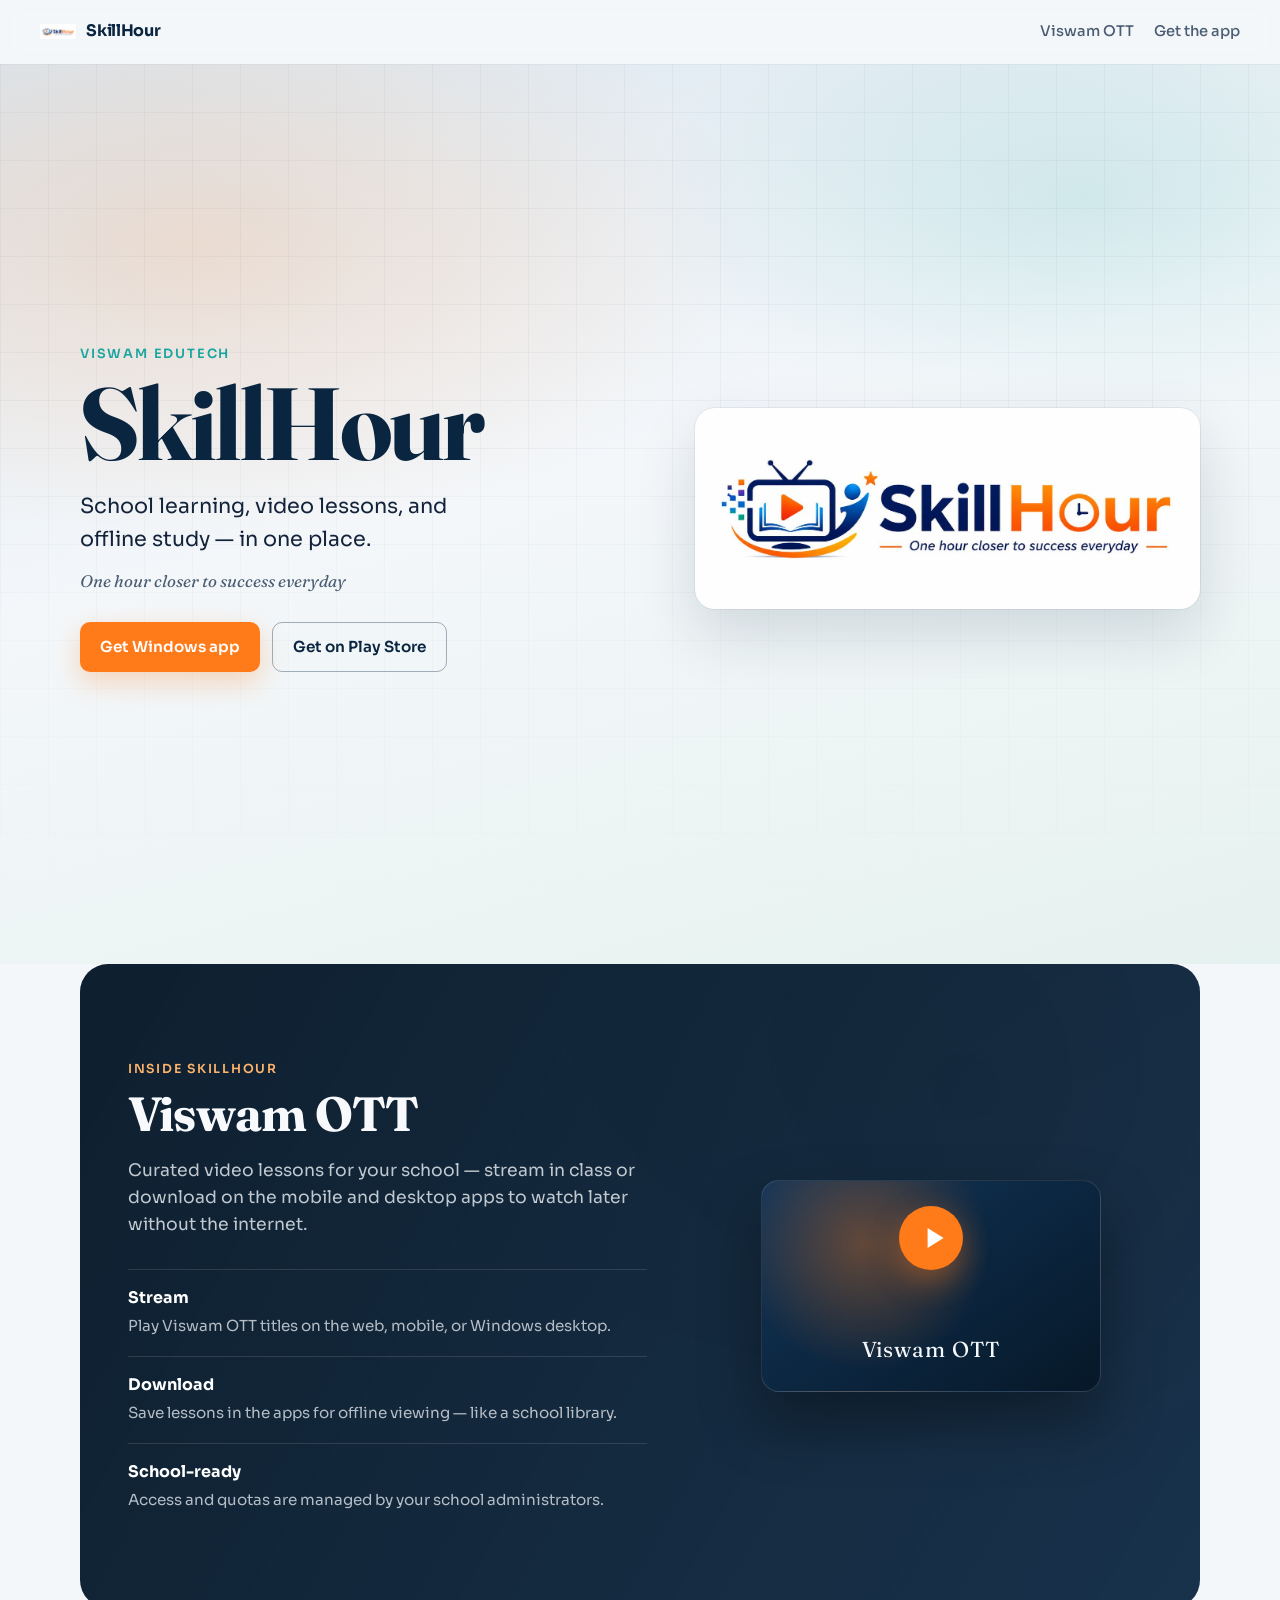
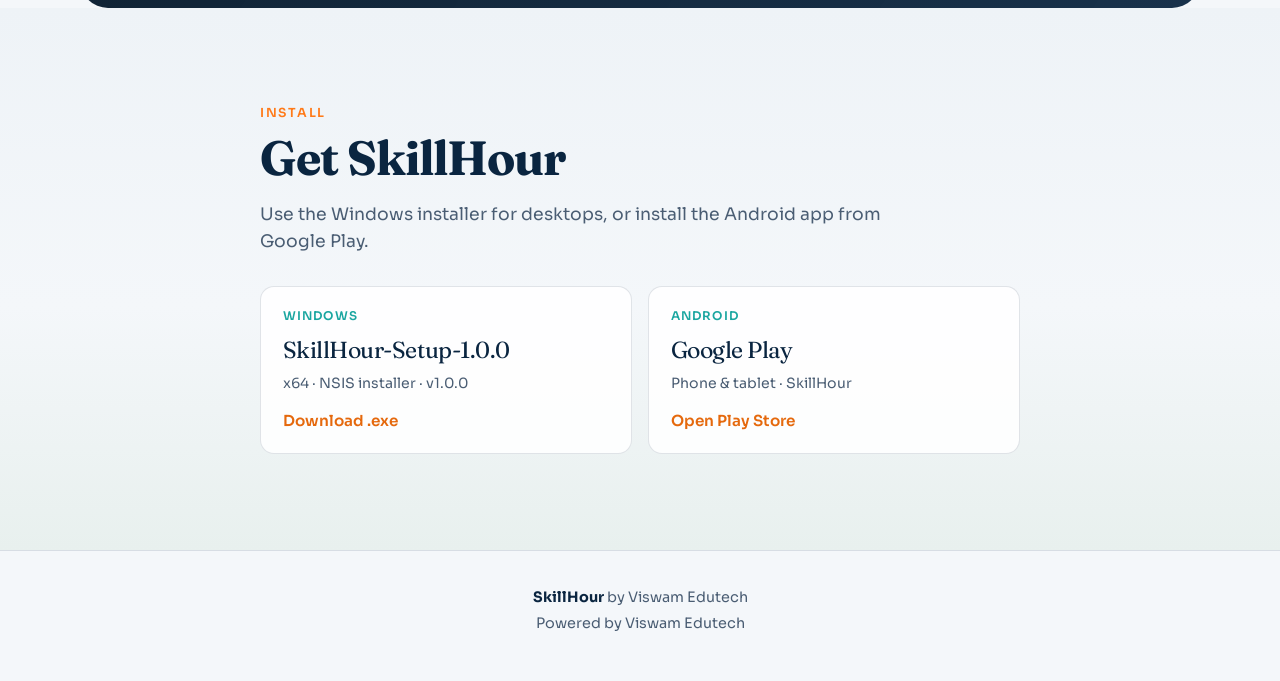
==== index.html @ ac448dd9 "Add SkillHour landing page and Windows installer downloads. Static site with Viswam OTT section and " ====
<!DOCTYPE html>
<html lang="en">
  <head>
    <meta charset="UTF-8" />
    <meta name="viewport" content="width=device-width, initial-scale=1" />
    <meta
      name="description"
      content="SkillHour by Viswam Edutech — school learning, Viswam OTT video, Windows and Android apps."
    />
    <title>SkillHour by Viswam Edutech</title>
    <link rel="icon" href="assets/skillhour.jpeg" type="image/jpeg" />
    <link rel="preconnect" href="https://fonts.googleapis.com" />
    <link rel="preconnect" href="https://fonts.gstatic.com" crossorigin />
    <link
      href="https://fonts.googleapis.com/css2?family=Fraunces:opsz,wght@9..144,560;9..144,700&family=Sora:wght@400;500;600;700&display=swap"
      rel="stylesheet"
    />
    <link rel="stylesheet" href="styles.css" />
  </head>
  <body>
    <a class="skip" href="#main">Skip to content</a>

    <header class="site-nav">
      <a class="nav-brand" href="#top" aria-label="SkillHour home">
        <img src="assets/skillhour.jpeg" alt="" width="36" height="36" />
        <span>SkillHour</span>
      </a>
      <nav aria-label="Page">
        <a href="#ott">Viswam OTT</a>
        <a href="#get">Get the app</a>
      </nav>
    </header>

    <main id="main">
      <!-- Hero: brand first, one headline, one sentence, CTAs, full-bleed visual -->
      <section class="hero" id="top" aria-labelledby="hero-brand">
        <div class="hero-backdrop" aria-hidden="true"></div>
        <div class="hero-grid">
          <div class="hero-copy">
            <p class="hero-kicker">Viswam Edutech</p>
            <h1 id="hero-brand" class="hero-brand">SkillHour</h1>
            <p class="hero-line">School learning, video lessons, and offline study — in one place.</p>
            <p class="hero-tag">One hour closer to success everyday</p>
            <div class="hero-ctas">
              <a class="btn btn-primary" href="#get">Get Windows app</a>
              <a
                class="btn btn-secondary"
                href="https://play.google.com/store/apps/details?id=com.akhilesh26.viswamlms"
                target="_blank"
                rel="noopener noreferrer"
              >
                Get on Play Store
              </a>
            </div>
          </div>
          <div class="hero-visual">
            <img
              class="hero-logo"
              src="assets/skillhour.jpeg"
              width="640"
              height="360"
              alt="SkillHour — TV, play, and learning mark with tagline"
            />
          </div>
        </div>
      </section>

      <!-- Viswam OTT: one job -->
      <section class="section ott" id="ott" aria-labelledby="ott-title">
        <div class="section-inner">
          <p class="eyebrow">Inside SkillHour</p>
          <h2 id="ott-title">Viswam OTT</h2>
          <p class="lead">
            Curated video lessons for your school — stream in class or download on the
            mobile and desktop apps to watch later without the internet.
          </p>
          <ul class="ott-points">
            <li>
              <strong>Stream</strong>
              <span>Play Viswam OTT titles on the web, mobile, or Windows desktop.</span>
            </li>
            <li>
              <strong>Download</strong>
              <span>Save lessons in the apps for offline viewing — like a school library.</span>
            </li>
            <li>
              <strong>School-ready</strong>
              <span>Access and quotas are managed by your school administrators.</span>
            </li>
          </ul>
        </div>
        <div class="ott-stage" aria-hidden="true">
          <div class="ott-screen">
            <span class="ott-play"></span>
            <p>Viswam OTT</p>
          </div>
        </div>
      </section>

      <!-- Get the app -->
      <section class="section get" id="get" aria-labelledby="get-title">
        <div class="section-inner">
          <p class="eyebrow">Install</p>
          <h2 id="get-title">Get SkillHour</h2>
          <p class="lead">
            Use the Windows installer for desktops, or install the Android app from Google Play.
          </p>

          <div class="download-row">
            <a class="download-action" id="desktop-download" href="downloads/1.0.0/SkillHour-Setup-1.0.0.exe">
              <span class="download-platform">Windows</span>
              <span class="download-name" id="desktop-name">SkillHour Setup</span>
              <span class="download-meta" id="desktop-meta">x64 · NSIS installer · v1.0.0</span>
              <span class="download-cta">Download .exe</span>
            </a>

            <a
              class="download-action"
              href="https://play.google.com/store/apps/details?id=com.akhilesh26.viswamlms"
              target="_blank"
              rel="noopener noreferrer"
            >
              <span class="download-platform">Android</span>
              <span class="download-name">Google Play</span>
              <span class="download-meta">Phone &amp; tablet · SkillHour</span>
              <span class="download-cta">Open Play Store</span>
            </a>
          </div>
        </div>
      </section>
    </main>

    <footer class="site-foot">
      <p><strong>SkillHour</strong> by Viswam Edutech</p>
      <p>Powered by Viswam Edutech</p>
    </footer>

    <script src="app.js" defer></script>
  </body>
</html>
---- styles.css ----
:root {
  --navy: #0a2540;
  --navy-deep: #061828;
  --ink: #13233a;
  --muted: #4a5d73;
  --orange: #ff7a18;
  --orange-deep: #e5690d;
  --teal: #1aa6a0;
  --mist: #e8eef3;
  --paper: #f4f7fa;
  --panel: #ffffff;
  --line: rgba(10, 37, 64, 0.12);
  --radius: 14px;
  --font-display: "Fraunces", Georgia, serif;
  --font-body: "Sora", system-ui, sans-serif;
}

*,
*::before,
*::after {
  box-sizing: border-box;
}

html {
  scroll-behavior: smooth;
}

body {
  margin: 0;
  font-family: var(--font-body);
  color: var(--ink);
  background: var(--paper);
  line-height: 1.55;
  -webkit-font-smoothing: antialiased;
}

img {
  max-width: 100%;
  display: block;
}

a {
  color: inherit;
}

.skip {
  position: absolute;
  left: -999px;
  top: 0;
  background: var(--navy);
  color: #fff;
  padding: 0.6rem 1rem;
  z-index: 100;
}

.skip:focus {
  left: 0.75rem;
  top: 0.75rem;
}

/* ——— Nav ——— */
.site-nav {
  position: sticky;
  top: 0;
  z-index: 40;
  display: flex;
  align-items: center;
  justify-content: space-between;
  gap: 1rem;
  padding: 0.85rem clamp(1rem, 4vw, 2.5rem);
  background: color-mix(in srgb, var(--paper) 88%, transparent);
  backdrop-filter: blur(10px);
  border-bottom: 1px solid transparent;
  transition: border-color 0.25s ease, background 0.25s ease;
}

.site-nav.is-scrolled {
  border-bottom-color: var(--line);
  background: color-mix(in srgb, var(--paper) 94%, transparent);
}

.nav-brand {
  display: inline-flex;
  align-items: center;
  gap: 0.65rem;
  text-decoration: none;
  font-weight: 700;
  letter-spacing: -0.02em;
  color: var(--navy);
}

.nav-brand img {
  width: 36px;
  height: 36px;
  object-fit: contain;
  border-radius: 8px;
}

.site-nav nav {
  display: flex;
  gap: 1.25rem;
}

.site-nav nav a {
  text-decoration: none;
  font-size: 0.92rem;
  font-weight: 500;
  color: var(--muted);
  transition: color 0.2s ease;
}

.site-nav nav a:hover {
  color: var(--navy);
}

/* ——— Hero ——— */
.hero {
  position: relative;
  min-height: min(100vh, 920px);
  display: flex;
  align-items: center;
  overflow: hidden;
  padding: clamp(2.5rem, 6vw, 5rem) clamp(1rem, 4vw, 2.5rem) clamp(3rem, 7vw, 5.5rem);
}

.hero-backdrop {
  position: absolute;
  inset: 0;
  background:
    radial-gradient(ellipse 80% 60% at 15% 20%, rgba(255, 122, 24, 0.16), transparent 55%),
    radial-gradient(ellipse 70% 50% at 85% 15%, rgba(26, 166, 160, 0.14), transparent 50%),
    linear-gradient(165deg, #dce7f0 0%, #f4f7fa 45%, #e6f2ef 100%);
  z-index: 0;
}

.hero-backdrop::after {
  content: "";
  position: absolute;
  inset: 0;
  background-image:
    linear-gradient(rgba(10, 37, 64, 0.035) 1px, transparent 1px),
    linear-gradient(90deg, rgba(10, 37, 64, 0.035) 1px, transparent 1px);
  background-size: 48px 48px;
  mask-image: linear-gradient(180deg, #000 40%, transparent 95%);
  animation: grid-drift 28s linear infinite;
}

@keyframes grid-drift {
  from {
    background-position: 0 0, 0 0;
  }
  to {
    background-position: 48px 24px, 24px 48px;
  }
}

.hero-grid {
  position: relative;
  z-index: 1;
  width: min(1120px, 100%);
  margin: 0 auto;
  display: grid;
  grid-template-columns: 1.05fr 0.95fr;
  gap: clamp(1.5rem, 5vw, 3.5rem);
  align-items: center;
}

.hero-kicker {
  margin: 0 0 0.6rem;
  font-size: 0.8rem;
  font-weight: 600;
  letter-spacing: 0.14em;
  text-transform: uppercase;
  color: var(--teal);
  opacity: 0;
  animation: rise 0.7s ease 0.1s forwards;
}

.hero-brand {
  margin: 0;
  font-family: var(--font-display);
  font-size: clamp(3.4rem, 9vw, 6.4rem);
  font-weight: 700;
  line-height: 0.95;
  letter-spacing: -0.03em;
  color: var(--navy);
  opacity: 0;
  animation: rise 0.8s ease 0.18s forwards;
}

.hero-line {
  margin: 1.15rem 0 0;
  max-width: 28ch;
  font-size: clamp(1.05rem, 2.2vw, 1.3rem);
  color: var(--ink);
  opacity: 0;
  animation: rise 0.8s ease 0.28s forwards;
}

.hero-tag {
  margin: 0.85rem 0 0;
  font-family: var(--font-display);
  font-style: italic;
  font-size: 1.05rem;
  color: var(--muted);
  opacity: 0;
  animation: rise 0.8s ease 0.36s forwards;
}

.hero-ctas {
  display: flex;
  flex-wrap: wrap;
  gap: 0.75rem;
  margin-top: 1.75rem;
  opacity: 0;
  animation: rise 0.8s ease 0.44s forwards;
}

@keyframes rise {
  from {
    opacity: 0;
    transform: translateY(18px);
  }
  to {
    opacity: 1;
    transform: translateY(0);
  }
}

.btn {
  display: inline-flex;
  align-items: center;
  justify-content: center;
  min-height: 48px;
  padding: 0.75rem 1.25rem;
  border-radius: 10px;
  font-weight: 600;
  font-size: 0.95rem;
  text-decoration: none;
  transition: transform 0.2s ease, background 0.2s ease, color 0.2s ease, box-shadow 0.2s ease;
}

.btn:hover {
  transform: translateY(-1px);
}

.btn-primary {
  background: var(--orange);
  color: #fff;
  box-shadow: 0 10px 28px rgba(255, 122, 24, 0.28);
}

.btn-primary:hover {
  background: var(--orange-deep);
}

.btn-secondary {
  background: transparent;
  color: var(--navy);
  border: 1.5px solid color-mix(in srgb, var(--navy) 35%, transparent);
}

.btn-secondary:hover {
  border-color: var(--navy);
  background: rgba(10, 37, 64, 0.04);
}

.hero-visual {
  display: flex;
  justify-content: center;
  opacity: 0;
  animation: rise 1s ease 0.3s forwards;
}

.hero-logo {
  width: min(100%, 520px);
  height: auto;
  border-radius: 20px;
  background: #fff;
  box-shadow:
    0 0 0 1px rgba(10, 37, 64, 0.06),
    0 24px 60px rgba(10, 37, 64, 0.14);
  animation: float-soft 7s ease-in-out infinite;
}

@keyframes float-soft {
  0%,
  100% {
    transform: translateY(0);
  }
  50% {
    transform: translateY(-10px);
  }
}

/* ——— Sections ——— */
.section {
  padding: clamp(3.5rem, 8vw, 6rem) clamp(1rem, 4vw, 2.5rem);
}

.section-inner {
  width: min(760px, 100%);
  margin: 0 auto;
}

.eyebrow {
  margin: 0 0 0.55rem;
  font-size: 0.78rem;
  font-weight: 600;
  letter-spacing: 0.14em;
  text-transform: uppercase;
  color: var(--orange);
}

.section h2 {
  margin: 0;
  font-family: var(--font-display);
  font-size: clamp(2rem, 4.5vw, 3rem);
  line-height: 1.1;
  letter-spacing: -0.02em;
  color: var(--navy);
}

.lead {
  margin: 1rem 0 0;
  font-size: 1.08rem;
  color: var(--muted);
  max-width: 52ch;
}

/* ——— OTT ——— */
.ott {
  display: grid;
  grid-template-columns: 1fr 0.85fr;
  gap: clamp(2rem, 5vw, 4rem);
  align-items: center;
  max-width: 1120px;
  margin: 0 auto;
  background:
    linear-gradient(120deg, rgba(6, 24, 40, 0.97), rgba(10, 37, 64, 0.94)),
    radial-gradient(circle at 80% 20%, rgba(255, 122, 24, 0.35), transparent 40%);
  border-radius: clamp(0px, 3vw, 28px);
  color: #f4f7fb;
  padding-inline: clamp(1.25rem, 4vw, 3rem);
}

.ott .section-inner {
  margin: 0;
  width: auto;
}

.ott .eyebrow {
  color: #ffb36a;
}

.ott h2,
.ott .lead {
  color: #f7f9fc;
}

.ott .lead {
  color: rgba(244, 247, 251, 0.78);
}

.ott-points {
  list-style: none;
  margin: 2rem 0 0;
  padding: 0;
  display: grid;
  gap: 1.15rem;
}

.ott-points li {
  display: grid;
  gap: 0.2rem;
  padding-top: 1rem;
  border-top: 1px solid rgba(255, 255, 255, 0.12);
}

.ott-points strong {
  font-size: 1rem;
  color: #fff;
}

.ott-points span {
  color: rgba(244, 247, 251, 0.72);
  font-size: 0.95rem;
}

.ott-stage {
  display: flex;
  justify-content: center;
  align-items: center;
  min-height: 240px;
}

.ott-screen {
  width: min(100%, 340px);
  aspect-ratio: 16 / 10;
  border-radius: 18px;
  background:
    radial-gradient(circle at 30% 30%, rgba(255, 122, 24, 0.35), transparent 45%),
    linear-gradient(145deg, #123559, #061828);
  border: 1px solid rgba(255, 255, 255, 0.12);
  display: grid;
  place-items: center;
  gap: 0.75rem;
  box-shadow: 0 30px 60px rgba(0, 0, 0, 0.35);
  animation: float-soft 8s ease-in-out infinite;
}

.ott-play {
  width: 64px;
  height: 64px;
  border-radius: 50%;
  background: var(--orange);
  position: relative;
  box-shadow: 0 12px 30px rgba(255, 122, 24, 0.4);
}

.ott-play::after {
  content: "";
  position: absolute;
  left: 54%;
  top: 50%;
  transform: translate(-40%, -50%);
  border-style: solid;
  border-width: 10px 0 10px 16px;
  border-color: transparent transparent transparent #fff;
}

.ott-screen p {
  margin: 0;
  font-family: var(--font-display);
  font-size: 1.35rem;
  letter-spacing: 0.04em;
}

/* ——— Downloads ——— */
.get {
  background:
    linear-gradient(180deg, #eef3f7 0%, var(--paper) 55%, #e8f0ee 100%);
}

.download-row {
  display: grid;
  grid-template-columns: repeat(2, minmax(0, 1fr));
  gap: 1rem;
  margin-top: 2rem;
  max-width: 760px;
}

.download-action {
  display: grid;
  gap: 0.35rem;
  padding: 1.25rem 1.35rem;
  text-decoration: none;
  border: 1px solid var(--line);
  border-radius: var(--radius);
  background: color-mix(in srgb, var(--panel) 88%, transparent);
  transition: border-color 0.2s ease, transform 0.2s ease, background 0.2s ease;
}

.download-action:hover {
  border-color: color-mix(in srgb, var(--orange) 55%, var(--line));
  background: #fff;
  transform: translateY(-2px);
}

.download-platform {
  font-size: 0.75rem;
  font-weight: 600;
  letter-spacing: 0.1em;
  text-transform: uppercase;
  color: var(--teal);
}

.download-name {
  font-family: var(--font-display);
  font-size: 1.45rem;
  color: var(--navy);
  letter-spacing: -0.02em;
}

.download-meta {
  font-size: 0.88rem;
  color: var(--muted);
}

.download-cta {
  margin-top: 0.55rem;
  font-weight: 600;
  color: var(--orange-deep);
  font-size: 0.95rem;
}

/* ——— Footer ——— */
.site-foot {
  padding: 2rem clamp(1rem, 4vw, 2.5rem) 2.75rem;
  border-top: 1px solid var(--line);
  text-align: center;
  color: var(--muted);
  font-size: 0.9rem;
}

.site-foot p {
  margin: 0.2rem 0;
}

.site-foot strong {
  color: var(--navy);
}

/* ——— Motion reduce ——— */
@media (prefers-reduced-motion: reduce) {
  html {
    scroll-behavior: auto;
  }

  .hero-kicker,
  .hero-brand,
  .hero-line,
  .hero-tag,
  .hero-ctas,
  .hero-visual,
  .hero-logo,
  .ott-screen,
  .hero-backdrop::after {
    animation: none !important;
    opacity: 1 !important;
    transform: none !important;
  }
}

/* ——— Responsive ——— */
@media (max-width: 900px) {
  .hero-grid,
  .ott {
    grid-template-columns: 1fr;
  }

  .hero {
    min-height: auto;
    padding-top: 2rem;
  }

  .hero-visual {
    order: -1;
  }

  .hero-logo {
    width: min(100%, 380px);
  }

  .ott-stage {
    min-height: 180px;
  }

  .download-row {
    grid-template-columns: 1fr;
  }
}

@media (max-width: 520px) {
  .site-nav nav {
    gap: 0.85rem;
  }

  .site-nav nav a {
    font-size: 0.85rem;
  }

  .hero-ctas {
    flex-direction: column;
    align-items: stretch;
  }

  .btn {
    width: 100%;
  }
}
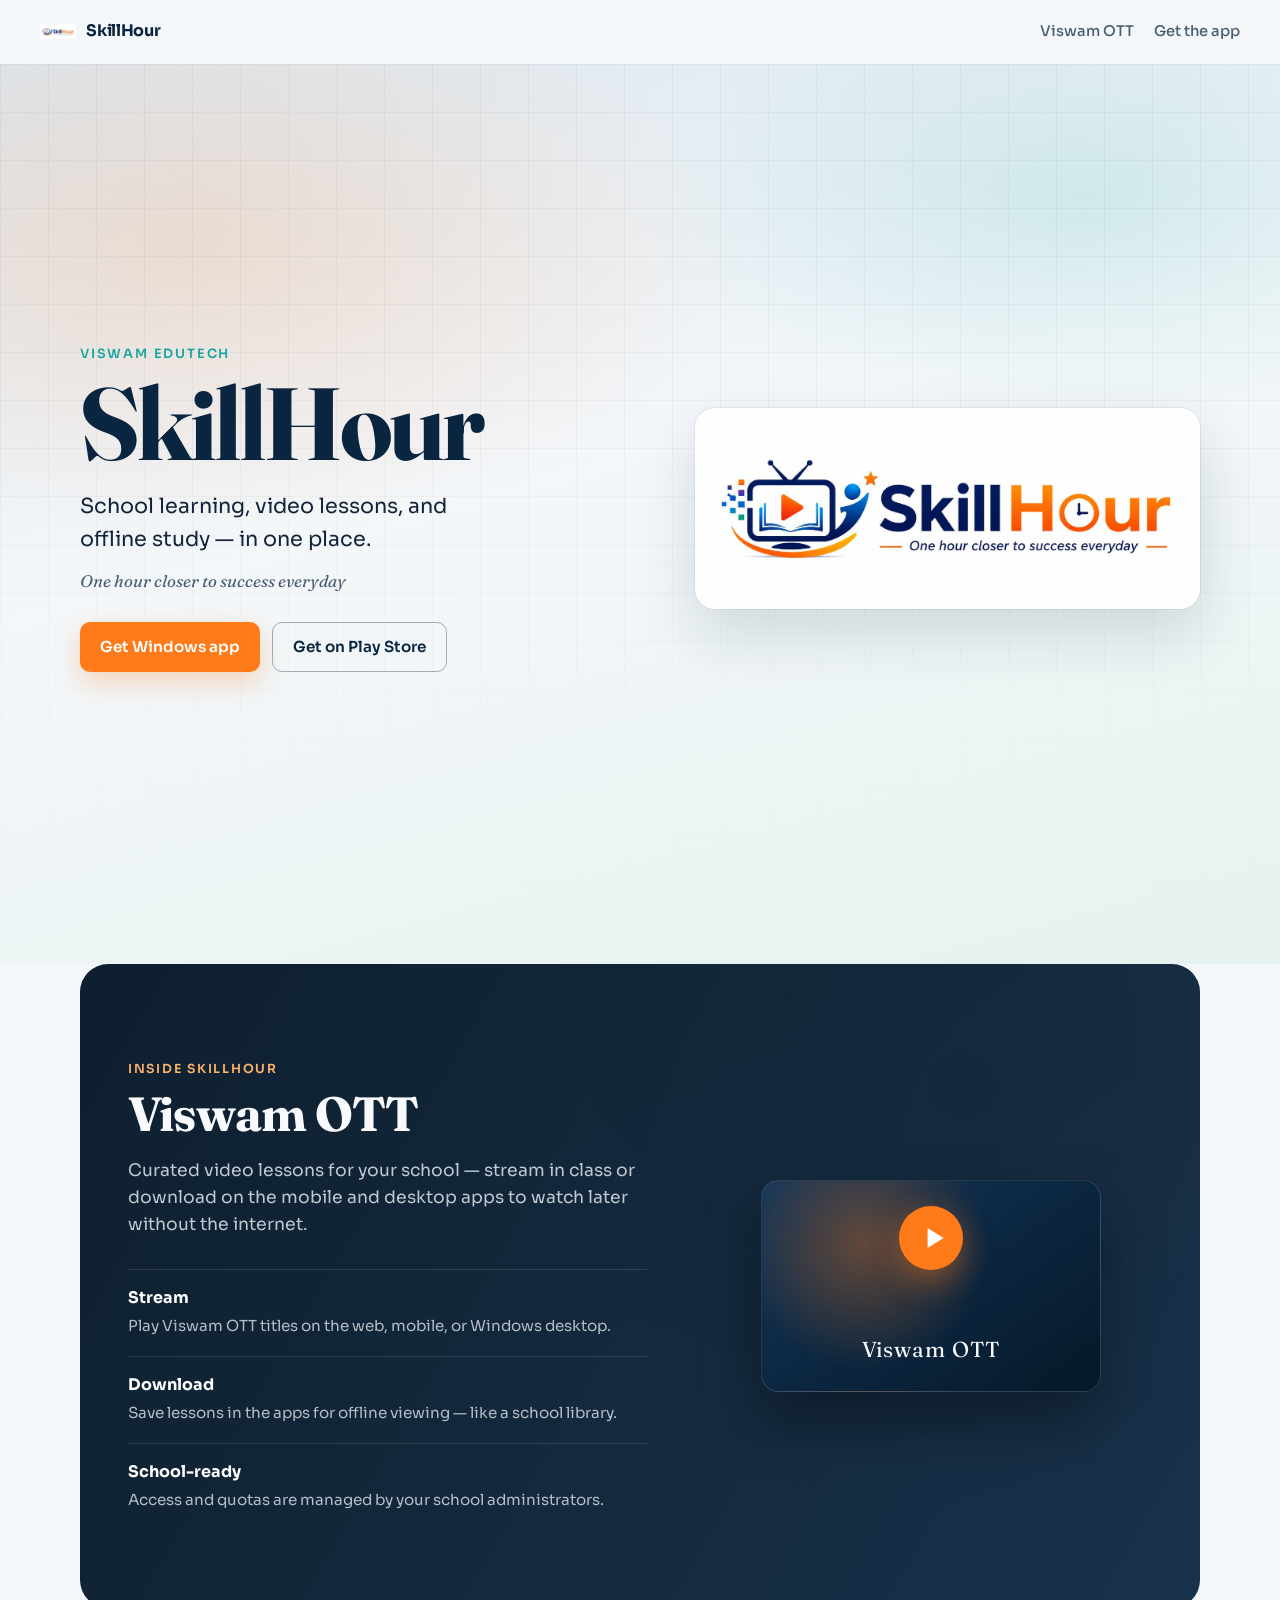
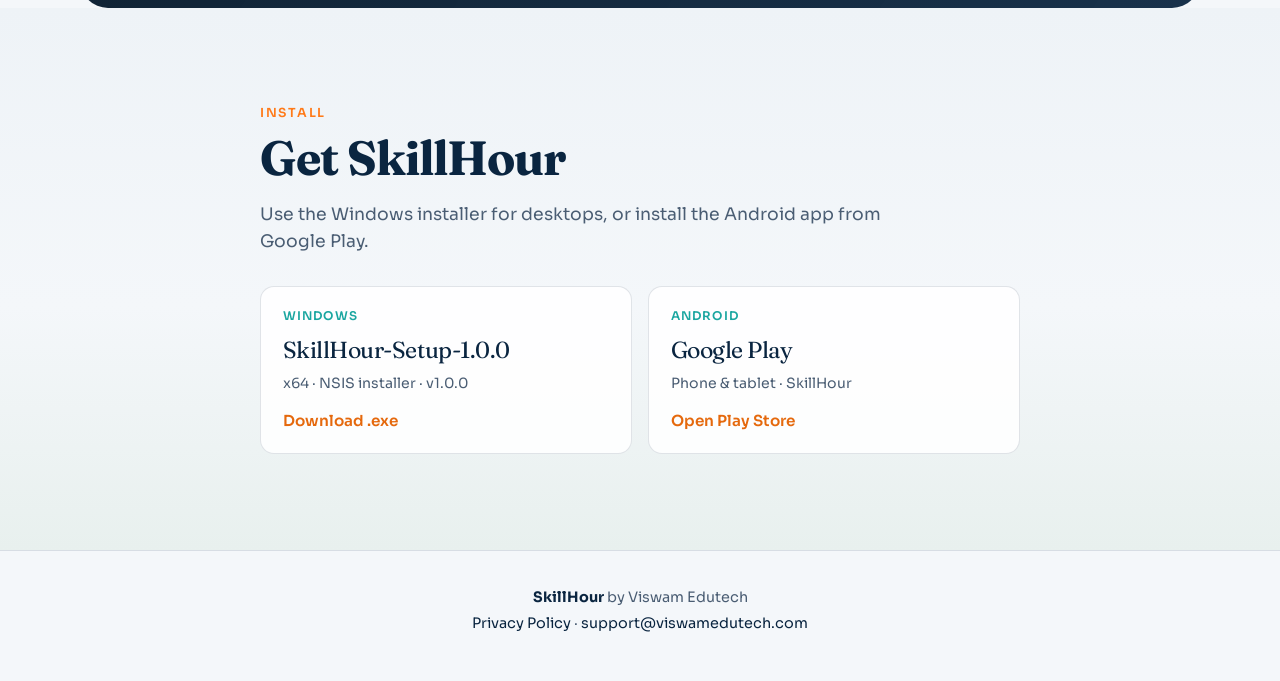
==== commit d9f5a7d7: "Add privacy policy page for Microsoft Store submission" ====
--- a/index.html
+++ b/index.html
@@ -132,7 +132,11 @@
 
     <footer class="site-foot">
       <p><strong>SkillHour</strong> by Viswam Edutech</p>
-      <p>Powered by Viswam Edutech</p>
+      <p>
+        <a href="privacy.html">Privacy Policy</a>
+        ·
+        <a href="mailto:support@viswamedutech.com">support@viswamedutech.com</a>
+      </p>
     </footer>
 
     <script src="app.js" defer></script>
--- a/styles.css
+++ b/styles.css
@@ -511,6 +511,75 @@
   color: var(--navy);
 }
 
+.site-foot a {
+  color: var(--navy);
+  text-decoration: none;
+}
+
+.site-foot a:hover {
+  text-decoration: underline;
+}
+
+/* ——— Legal pages ——— */
+.legal-page {
+  padding: clamp(2rem, 5vw, 3.5rem) clamp(1rem, 4vw, 2.5rem) 3rem;
+}
+
+.legal-card {
+  max-width: 42rem;
+  margin: 0 auto;
+  padding: clamp(1.5rem, 4vw, 2.5rem);
+  background: var(--panel);
+  border: 1px solid var(--line);
+  border-radius: calc(var(--radius) + 4px);
+  box-shadow: 0 18px 40px rgba(10, 37, 64, 0.06);
+}
+
+.legal-card h1 {
+  margin: 0.35rem 0 0.5rem;
+  font-family: var(--font-display);
+  font-size: clamp(1.85rem, 4vw, 2.35rem);
+  color: var(--navy);
+  letter-spacing: -0.02em;
+}
+
+.legal-card h2 {
+  margin: 1.75rem 0 0.5rem;
+  font-size: 1.1rem;
+  color: var(--navy);
+}
+
+.legal-card p {
+  margin: 0.65rem 0 0;
+  color: var(--ink);
+}
+
+.legal-card a {
+  color: var(--teal);
+  font-weight: 600;
+}
+
+.legal-updated {
+  font-size: 0.88rem;
+  color: var(--muted);
+}
+
+.legal-back {
+  margin-top: 2rem !important;
+  padding-top: 1.25rem;
+  border-top: 1px solid var(--line);
+}
+
+.legal-back a {
+  font-weight: 600;
+  text-decoration: none;
+  color: var(--orange-deep);
+}
+
+.legal-back a:hover {
+  text-decoration: underline;
+}
+
 /* ——— Motion reduce ——— */
 @media (prefers-reduced-motion: reduce) {
   html {
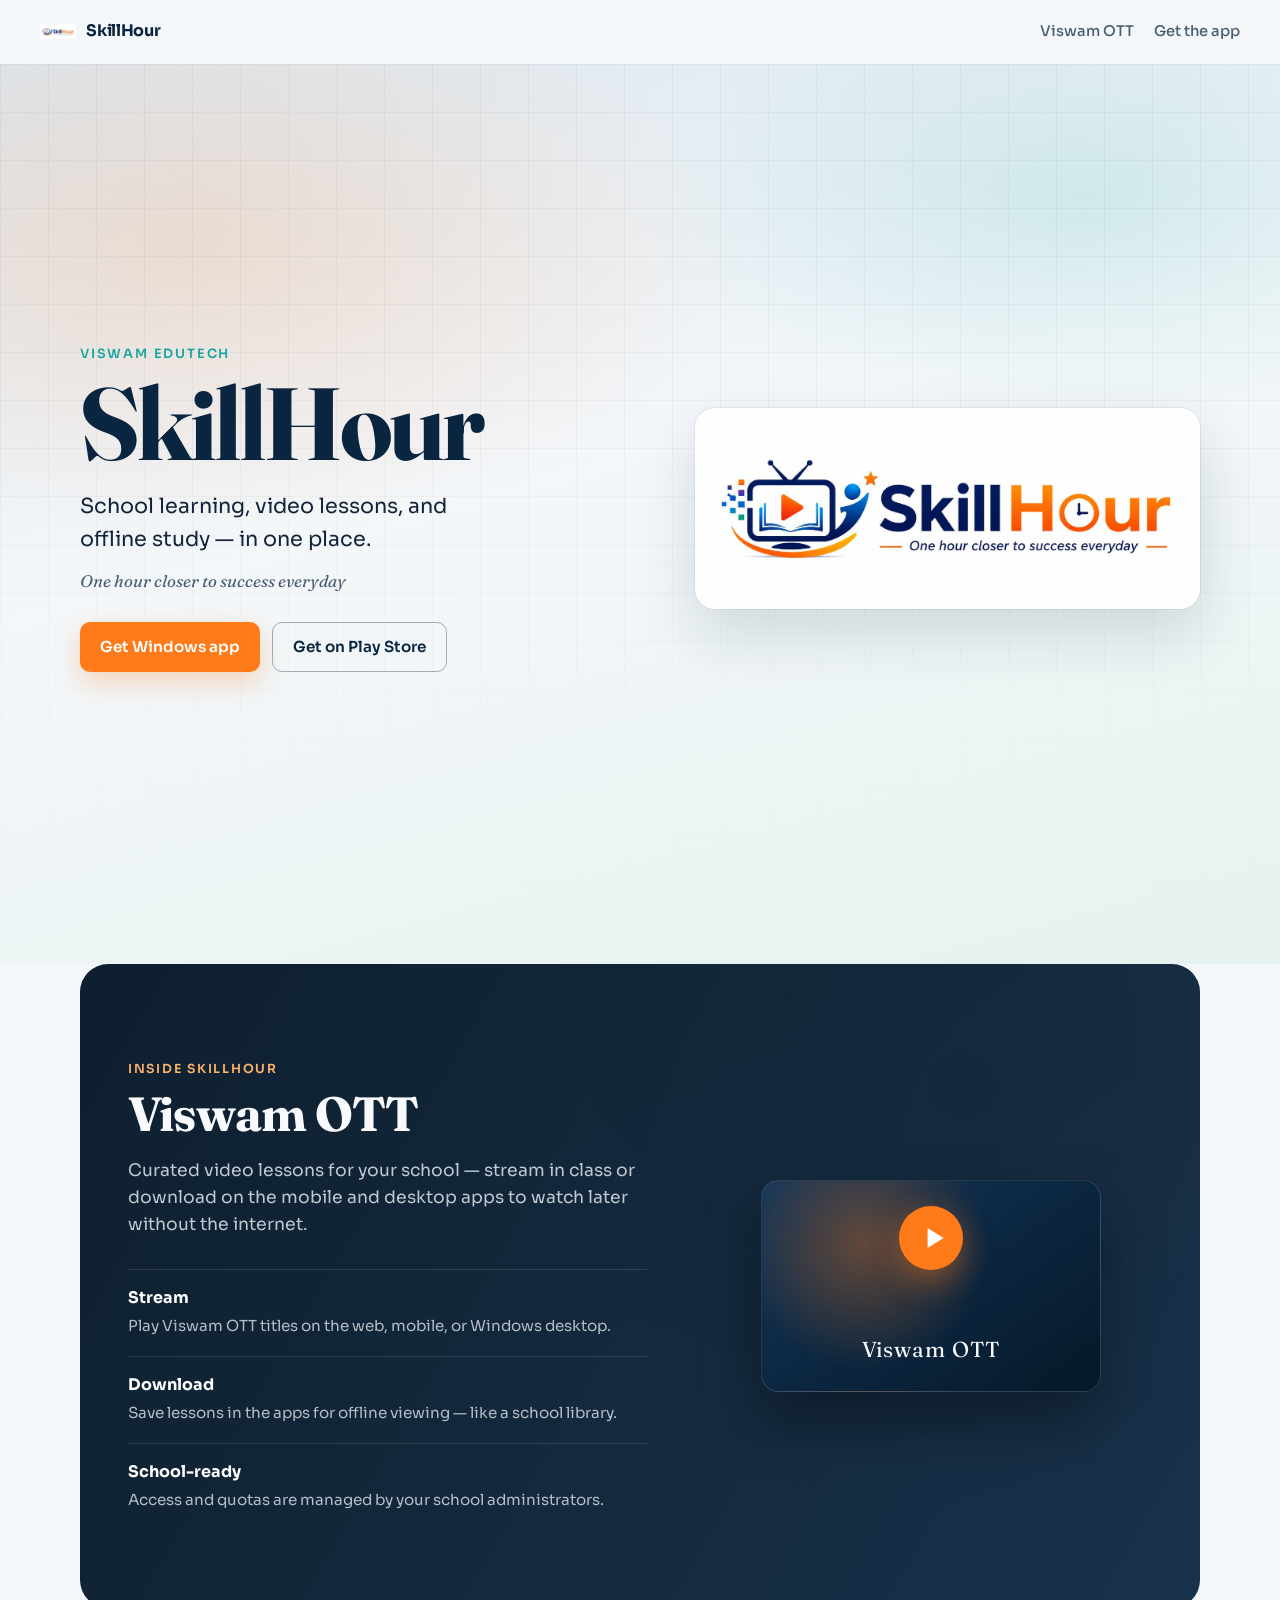
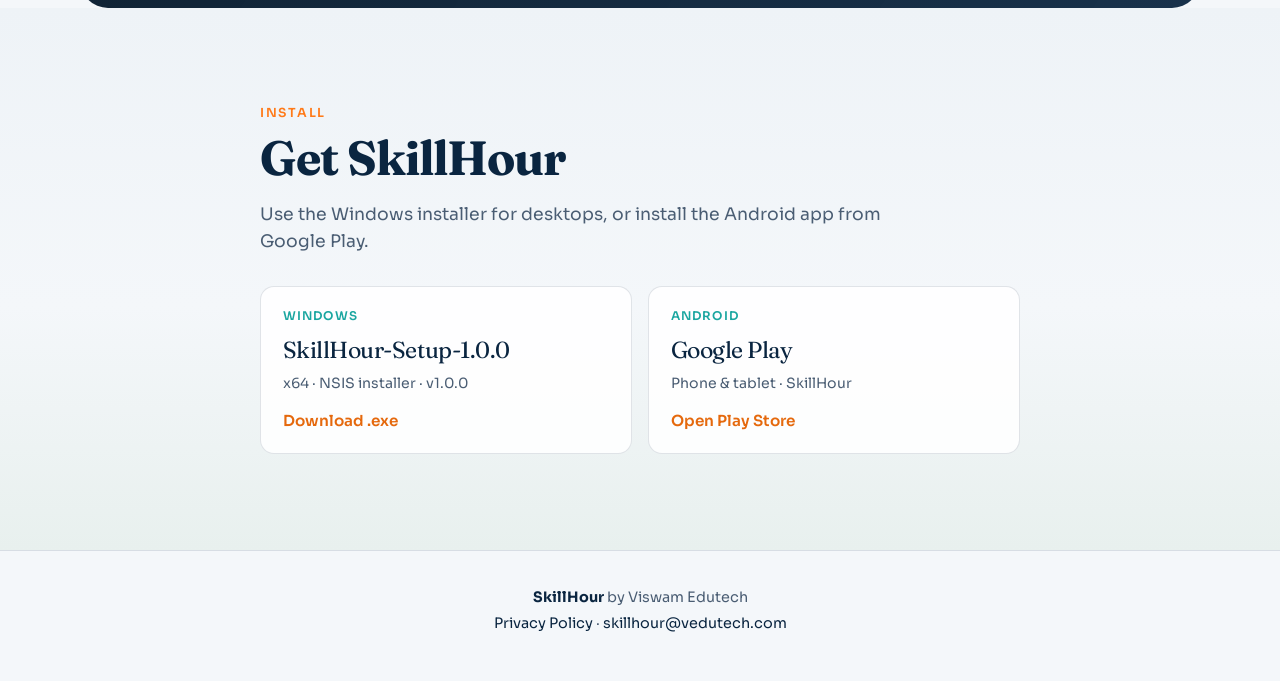
==== commit 4fc5a843: "Update support email to skillhour@vedutech.com. Co-authored-by: Cursor <cursoragent@cursor.com>" ====
--- a/index.html
+++ b/index.html
@@ -133,9 +133,9 @@
     <footer class="site-foot">
       <p><strong>SkillHour</strong> by Viswam Edutech</p>
       <p>
-        <a href="privacy.html">Privacy Policy</a>
+        <a href="/privacy">Privacy Policy</a>
         ·
-        <a href="mailto:support@viswamedutech.com">support@viswamedutech.com</a>
+        <a href="mailto:skillhour@vedutech.com">skillhour@vedutech.com</a>
       </p>
     </footer>
 
